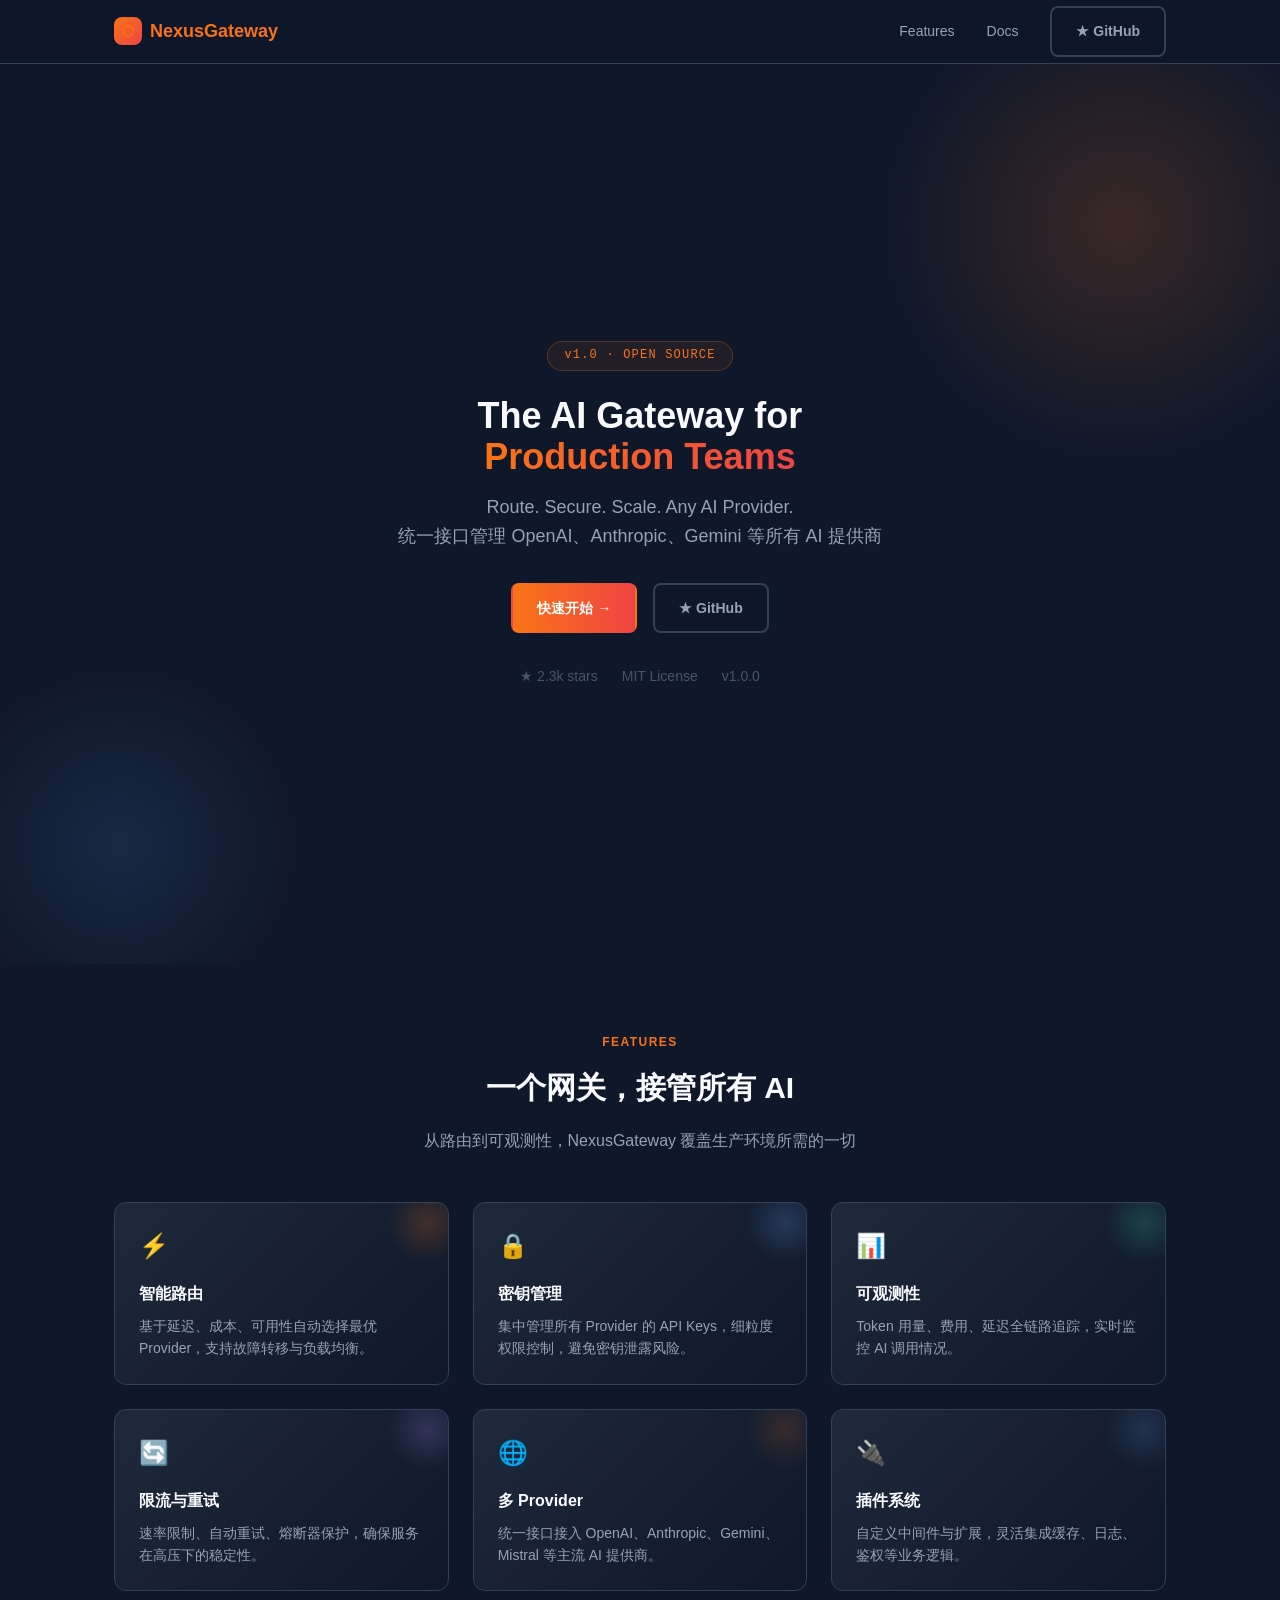
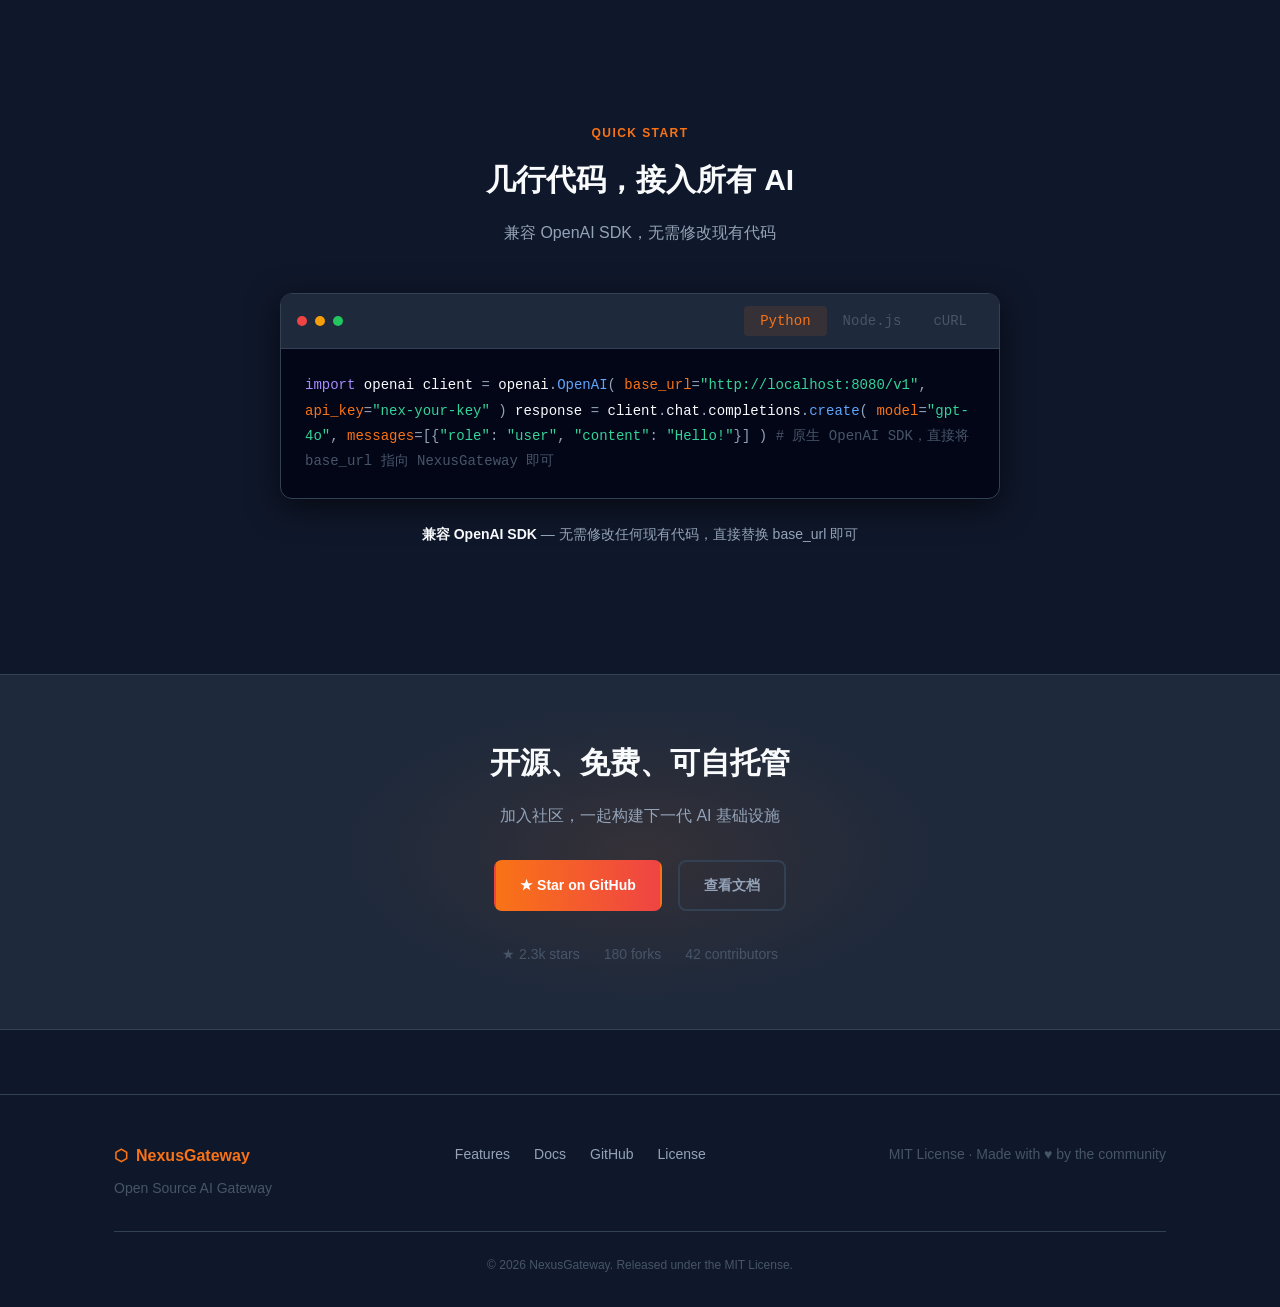
==== index.html @ a6cd1baf "Add NexusGateway landing page with CSS architecture - Implement static HTML/CSS landing page for Nex" ====
<!DOCTYPE html>
<html lang="en">
<head>
  <meta charset="UTF-8">
  <meta name="viewport" content="width=device-width, initial-scale=1.0">
  <title>NexusGateway — Open Source AI Gateway</title>
  <meta name="description" content="Route, secure and scale any AI provider with a single unified API. Open source, self-hostable AI Gateway.">
  <link rel="stylesheet" href="css/reset.css">
  <link rel="stylesheet" href="css/variables.css">
  <link rel="stylesheet" href="css/main.css">
  <link rel="stylesheet" href="css/landing.css">
</head>
<body>

  <header class="site-header">
    <div class="container site-header__inner">
      <a href="/" class="site-header__logo">
        <div class="site-header__logo-icon">⬡</div>
        NexusGateway
      </a>
      <nav class="site-header__nav">
        <a href="#features" class="nav-link">Features</a>
        <a href="#code-demo" class="nav-link">Docs</a>
        <a href="https://github.com/nexusgateway/nexusgateway" target="_blank" rel="noopener" class="btn btn--outline">★ GitHub</a>
      </nav>
    </div>
  </header>

  <main>

    <section class="hero">
      <div class="hero__glow-1"></div>
      <div class="hero__glow-2"></div>
      <div class="hero__content">
        <span class="hero__badge">v1.0 · OPEN SOURCE</span>
        <h1 class="hero__title">
          The AI Gateway for<br>
          <span class="hero__title-gradient">Production Teams</span>
        </h1>
        <p class="hero__subtitle">
          Route. Secure. Scale. Any AI Provider.<br>
          统一接口管理 OpenAI、Anthropic、Gemini 等所有 AI 提供商
        </p>
        <div class="hero__cta">
          <a href="#code-demo" class="btn btn--primary">快速开始 →</a>
          <a href="https://github.com/nexusgateway/nexusgateway" target="_blank" rel="noopener" class="btn btn--outline">★ GitHub</a>
        </div>
        <div class="hero__social-proof">
          <span>★ 2.3k stars</span>
          <span>MIT License</span>
          <span>v1.0.0</span>
        </div>
      </div>
    </section>

    <section class="features" id="features">
      <div class="container">
        <div class="section-header">
          <span class="section-header__label">Features</span>
          <h2 class="section-header__title">一个网关，接管所有 AI</h2>
          <p class="section-header__subtitle">从路由到可观测性，NexusGateway 覆盖生产环境所需的一切</p>
        </div>
        <div class="features__grid">

          <div class="feature-card">
            <div class="feature-card__glow feature-card__glow--orange"></div>
            <span class="feature-card__icon">⚡</span>
            <h3 class="feature-card__title">智能路由</h3>
            <p class="feature-card__desc">基于延迟、成本、可用性自动选择最优 Provider，支持故障转移与负载均衡。</p>
          </div>

          <div class="feature-card">
            <div class="feature-card__glow feature-card__glow--blue"></div>
            <span class="feature-card__icon">🔒</span>
            <h3 class="feature-card__title">密钥管理</h3>
            <p class="feature-card__desc">集中管理所有 Provider 的 API Keys，细粒度权限控制，避免密钥泄露风险。</p>
          </div>

          <div class="feature-card">
            <div class="feature-card__glow feature-card__glow--green"></div>
            <span class="feature-card__icon">📊</span>
            <h3 class="feature-card__title">可观测性</h3>
            <p class="feature-card__desc">Token 用量、费用、延迟全链路追踪，实时监控 AI 调用情况。</p>
          </div>

          <div class="feature-card">
            <div class="feature-card__glow feature-card__glow--purple"></div>
            <span class="feature-card__icon">🔄</span>
            <h3 class="feature-card__title">限流与重试</h3>
            <p class="feature-card__desc">速率限制、自动重试、熔断器保护，确保服务在高压下的稳定性。</p>
          </div>

          <div class="feature-card">
            <div class="feature-card__glow feature-card__glow--orange-light"></div>
            <span class="feature-card__icon">🌐</span>
            <h3 class="feature-card__title">多 Provider</h3>
            <p class="feature-card__desc">统一接口接入 OpenAI、Anthropic、Gemini、Mistral 等主流 AI 提供商。</p>
          </div>

          <div class="feature-card">
            <div class="feature-card__glow feature-card__glow--blue-light"></div>
            <span class="feature-card__icon">🔌</span>
            <h3 class="feature-card__title">插件系统</h3>
            <p class="feature-card__desc">自定义中间件与扩展，灵活集成缓存、日志、鉴权等业务逻辑。</p>
          </div>

        </div>
      </div>
    </section>

    <section class="code-demo" id="code-demo">
      <div class="container">
        <div class="section-header">
          <span class="section-header__label">Quick Start</span>
          <h2 class="section-header__title">几行代码，接入所有 AI</h2>
          <p class="section-header__subtitle">兼容 OpenAI SDK，无需修改现有代码</p>
        </div>

        <div class="code-demo__wrapper">
          <input type="radio" name="code-tab" id="tab-python" class="code-tab__input" checked>
          <input type="radio" name="code-tab" id="tab-node" class="code-tab__input">
          <input type="radio" name="code-tab" id="tab-curl" class="code-tab__input">

          <div class="code-window">
            <div class="code-window__chrome">
              <div class="code-window__dots">
                <span class="code-window__dot code-window__dot--red"></span>
                <span class="code-window__dot code-window__dot--yellow"></span>
                <span class="code-window__dot code-window__dot--green"></span>
              </div>
              <div class="code-tabs">
                <label for="tab-python" class="code-tab__label">Python</label>
                <label for="tab-node" class="code-tab__label">Node.js</label>
                <label for="tab-curl" class="code-tab__label">cURL</label>
              </div>
            </div>

            <div id="panel-python" class="code-panel">
<span class="tok-keyword">import</span> <span class="tok-name">openai</span>

<span class="tok-name">client</span> <span class="tok-punct">=</span> <span class="tok-name">openai</span><span class="tok-punct">.</span><span class="tok-func">OpenAI</span><span class="tok-punct">(</span>
    <span class="tok-param">base_url</span><span class="tok-punct">=</span><span class="tok-string">"http://localhost:8080/v1"</span><span class="tok-punct">,</span>
    <span class="tok-param">api_key</span><span class="tok-punct">=</span><span class="tok-string">"nex-your-key"</span>
<span class="tok-punct">)</span>

<span class="tok-name">response</span> <span class="tok-punct">=</span> <span class="tok-name">client</span><span class="tok-punct">.</span><span class="tok-name">chat</span><span class="tok-punct">.</span><span class="tok-name">completions</span><span class="tok-punct">.</span><span class="tok-func">create</span><span class="tok-punct">(</span>
    <span class="tok-param">model</span><span class="tok-punct">=</span><span class="tok-string">"gpt-4o"</span><span class="tok-punct">,</span>
    <span class="tok-param">messages</span><span class="tok-punct">=[{</span><span class="tok-string">"role"</span><span class="tok-punct">:</span> <span class="tok-string">"user"</span><span class="tok-punct">,</span> <span class="tok-string">"content"</span><span class="tok-punct">:</span> <span class="tok-string">"Hello!"</span><span class="tok-punct">}]</span>
<span class="tok-punct">)</span>
<span class="tok-comment"># 原生 OpenAI SDK，直接将 base_url 指向 NexusGateway 即可</span>
            </div>

            <div id="panel-node" class="code-panel">
<span class="tok-keyword">import</span> <span class="tok-name">OpenAI</span> <span class="tok-keyword">from</span> <span class="tok-string">'openai'</span><span class="tok-punct">;</span>

<span class="tok-keyword">const</span> <span class="tok-name">client</span> <span class="tok-punct">=</span> <span class="tok-keyword">new</span> <span class="tok-func">OpenAI</span><span class="tok-punct">({</span>
  <span class="tok-param">baseURL</span><span class="tok-punct">:</span> <span class="tok-string">'http://localhost:8080/v1'</span><span class="tok-punct">,</span>
  <span class="tok-param">apiKey</span><span class="tok-punct">:</span> <span class="tok-string">'nex-your-key'</span><span class="tok-punct">,</span>
<span class="tok-punct">});</span>

<span class="tok-keyword">const</span> <span class="tok-name">response</span> <span class="tok-punct">=</span> <span class="tok-keyword">await</span> <span class="tok-name">client</span><span class="tok-punct">.</span><span class="tok-name">chat</span><span class="tok-punct">.</span><span class="tok-name">completions</span><span class="tok-punct">.</span><span class="tok-func">create</span><span class="tok-punct">({</span>
  <span class="tok-param">model</span><span class="tok-punct">:</span> <span class="tok-string">'gpt-4o'</span><span class="tok-punct">,</span>
  <span class="tok-param">messages</span><span class="tok-punct">: [{</span> <span class="tok-param">role</span><span class="tok-punct">:</span> <span class="tok-string">'user'</span><span class="tok-punct">,</span> <span class="tok-param">content</span><span class="tok-punct">:</span> <span class="tok-string">'Hello!'</span> <span class="tok-punct">}],</span>
<span class="tok-punct">});</span>
<span class="tok-comment">// 零改动迁移——只需更换 baseURL</span>
            </div>

            <div id="panel-curl" class="code-panel">
<span class="tok-func">curl</span> <span class="tok-string">http://localhost:8080/v1/chat/completions</span> <span class="tok-punct">\</span>
  <span class="tok-param">-H</span> <span class="tok-string">"Authorization: Bearer nex-your-key"</span> <span class="tok-punct">\</span>
  <span class="tok-param">-H</span> <span class="tok-string">"Content-Type: application/json"</span> <span class="tok-punct">\</span>
  <span class="tok-param">-d</span> <span class="tok-string">'{
    "model": "gpt-4o",
    "messages": [{"role": "user", "content": "Hello!"}]
  }'</span>
            </div>
          </div>
        </div>

        <p class="code-demo__note">
          <strong>兼容 OpenAI SDK</strong> — 无需修改任何现有代码，直接替换 base_url 即可
        </p>
      </div>
    </section>

    <section class="cta-github">
      <div class="cta-github__glow"></div>
      <div class="container cta-github__content">
        <h2 class="cta-github__title">开源、免费、可自托管</h2>
        <p class="cta-github__subtitle">加入社区，一起构建下一代 AI 基础设施</p>
        <div class="cta-github__actions">
          <a href="https://github.com/nexusgateway/nexusgateway" target="_blank" rel="noopener" class="btn btn--primary">★ Star on GitHub</a>
          <a href="https://github.com/nexusgateway/nexusgateway#readme" target="_blank" rel="noopener" class="btn btn--outline">查看文档</a>
        </div>
        <div class="cta-github__stats">
          <span>★ 2.3k stars</span>
          <span>180 forks</span>
          <span>42 contributors</span>
        </div>
      </div>
    </section>

  </main>

  <footer class="site-footer">
    <div class="container">
      <div class="site-footer__inner">
        <div>
          <div class="site-footer__brand">
            <span>⬡</span> NexusGateway
          </div>
          <p class="site-footer__tagline">Open Source AI Gateway</p>
        </div>
        <nav class="site-footer__nav">
          <a href="#features">Features</a>
          <a href="#code-demo">Docs</a>
          <a href="https://github.com/nexusgateway/nexusgateway" target="_blank" rel="noopener">GitHub</a>
          <a href="https://github.com/nexusgateway/nexusgateway/blob/main/LICENSE" target="_blank" rel="noopener">License</a>
        </nav>
        <p class="site-footer__meta">MIT License · Made with ♥ by the community</p>
      </div>
      <p class="site-footer__copy">© 2026 NexusGateway. Released under the MIT License.</p>
    </div>
  </footer>

</body>
</html>
---- css/variables.css ----
/* css/variables.css */
:root {
  /* --- Colors --- */
  --color-bg: #0f172a;
  --color-surface: #1e293b;
  --color-surface-2: #020617;
  --color-border: #334155;
  --color-border-accent: rgba(249, 115, 22, 0.25);

  --color-primary: #f97316;
  --color-primary-hover: #ea580c;
  --color-primary-2: #ef4444;

  --color-text: #f8fafc;
  --color-text-muted: #94a3b8;
  --color-text-faint: #475569;

  --color-accent-blue: #60a5fa;
  --color-accent-green: #34d399;
  --color-accent-purple: #a78bfa;

  /* --- Typography --- */
  --font-ui: -apple-system, BlinkMacSystemFont, 'Segoe UI', sans-serif;
  --font-code: 'JetBrains Mono', 'Fira Code', 'Cascadia Code', monospace;

  --font-size-xs: 0.75rem;
  --font-size-sm: 0.875rem;
  --font-size-base: 1rem;
  --font-size-lg: 1.125rem;
  --font-size-xl: 1.25rem;
  --font-size-2xl: 1.5rem;
  --font-size-3xl: 1.875rem;
  --font-size-4xl: 2.25rem;

  --font-weight-normal: 400;
  --font-weight-medium: 500;
  --font-weight-semibold: 600;
  --font-weight-bold: 700;
  --font-weight-extrabold: 800;

  /* --- Spacing --- */
  --space-1: 0.25rem;
  --space-2: 0.5rem;
  --space-3: 0.75rem;
  --space-4: 1rem;
  --space-5: 1.25rem;
  --space-6: 1.5rem;
  --space-8: 2rem;
  --space-10: 2.5rem;
  --space-12: 3rem;
  --space-16: 4rem;

  /* --- Border Radius --- */
  --radius-sm: 0.25rem;
  --radius-md: 0.5rem;
  --radius-lg: 0.75rem;
  --radius-xl: 1rem;
  --radius-full: 9999px;

  /* --- Shadows --- */
  --shadow-sm: 0 1px 3px rgba(0, 0, 0, 0.4);
  --shadow-md: 0 4px 12px rgba(0, 0, 0, 0.5);
  --shadow-lg: 0 8px 32px rgba(0, 0, 0, 0.6);

  /* --- Transitions --- */
  --transition-fast: 150ms ease;
  --transition-base: 250ms ease;

  /* --- Layout --- */
  --max-width: 1100px;
  --header-height: 64px;

  /* --- Composite tokens --- */
  --color-header-bg: rgba(15, 23, 42, 0.85);
}
---- css/main.css ----
/* css/main.css */

/* --- Base --- */
body {
  font-family: var(--font-ui);
  font-size: var(--font-size-base);
  color: var(--color-text);
  background-color: var(--color-bg);
  line-height: 1.6;
}

/* --- Container --- */
.container {
  max-width: var(--max-width);
  margin: 0 auto;
  padding: 0 var(--space-6);
}

/* --- Buttons --- */
.btn {
  display: inline-flex;
  align-items: center;
  gap: var(--space-2);
  padding: var(--space-3) var(--space-6);
  border-radius: var(--radius-md);
  font-size: var(--font-size-sm);
  font-weight: var(--font-weight-semibold);
  cursor: pointer;
  border: 2px solid transparent;
  transition: background-color var(--transition-fast),
              border-color var(--transition-fast),
              transform var(--transition-fast);
}

.btn:hover:not(:disabled) {
  transform: translateY(-1px);
}

.btn:disabled {
  opacity: 0.5;
  cursor: not-allowed;
}

.btn--primary {
  background: linear-gradient(90deg, var(--color-primary), var(--color-primary-2));
  color: #fff;
  border-color: transparent;
}

.btn--primary:hover:not(:disabled) {
  background: linear-gradient(90deg, var(--color-primary-hover), var(--color-primary-2));
}

.btn--outline {
  background: transparent;
  color: var(--color-text-muted);
  border-color: var(--color-border);
}

.btn--outline:hover:not(:disabled) {
  border-color: var(--color-primary);
  color: var(--color-text);
}

/* --- Site Header --- */
.site-header {
  position: sticky;
  top: 0;
  height: var(--header-height);
  z-index: 100;
  background-color: var(--color-header-bg);
  backdrop-filter: blur(12px);
  -webkit-backdrop-filter: blur(12px);
  border-bottom: 1px solid var(--color-border);
}

.site-header__inner {
  display: flex;
  align-items: center;
  justify-content: space-between;
  height: 100%;
}

.site-header__logo {
  display: flex;
  align-items: center;
  gap: var(--space-2);
  font-weight: var(--font-weight-bold);
  font-size: var(--font-size-lg);
  color: var(--color-primary);
}

.site-header__logo-icon {
  width: 28px;
  height: 28px;
  background: linear-gradient(135deg, var(--color-primary), var(--color-primary-2));
  border-radius: var(--radius-md);
  display: flex;
  align-items: center;
  justify-content: center;
  font-size: var(--font-size-sm);
}

.site-header__nav {
  display: flex;
  align-items: center;
  gap: var(--space-8);
}

.nav-link {
  font-size: var(--font-size-sm);
  color: var(--color-text-muted);
  transition: color var(--transition-fast);
}

.nav-link:hover {
  color: var(--color-text);
}

.nav-link--active {
  color: var(--color-text);
}

/* --- Site Footer --- */
.site-footer {
  border-top: 1px solid var(--color-border);
  padding: var(--space-12) 0 var(--space-8);
  margin-top: var(--space-16);
}

.site-footer__inner {
  display: flex;
  align-items: flex-start;
  justify-content: space-between;
  gap: var(--space-8);
  margin-bottom: var(--space-8);
}

.site-footer__brand {
  display: flex;
  align-items: center;
  gap: var(--space-2);
  font-weight: var(--font-weight-bold);
  color: var(--color-primary);
  margin-bottom: var(--space-2);
}

.site-footer__tagline {
  font-size: var(--font-size-sm);
  color: var(--color-text-faint);
}

.site-footer__nav {
  display: flex;
  gap: var(--space-6);
}

.site-footer__nav a {
  font-size: var(--font-size-sm);
  color: var(--color-text-muted);
  transition: color var(--transition-fast);
}

.site-footer__nav a:hover {
  color: var(--color-text);
}

.site-footer__meta {
  font-size: var(--font-size-sm);
  color: var(--color-text-faint);
  text-align: right;
}

.site-footer__copy {
  border-top: 1px solid var(--color-border);
  padding-top: var(--space-6);
  font-size: var(--font-size-xs);
  color: var(--color-text-faint);
  text-align: center;
}

/* --- Responsive --- */
@media (max-width: 768px) {
  .site-header__nav {
    flex-direction: column;
    align-items: flex-start;
    gap: var(--space-3);
    position: absolute;
    top: var(--header-height);
    left: 0;
    right: 0;
    background-color: var(--color-surface);
    border-bottom: 1px solid var(--color-border);
    padding: var(--space-4) var(--space-6);
  }

  .site-footer__inner {
    flex-direction: column;
    gap: var(--space-6);
  }

  .site-footer__meta {
    text-align: left;
  }
}
---- css/landing.css ----
/* css/landing.css */

/* --- Hero --- */
.hero {
  position: relative;
  min-height: 100vh;
  display: flex;
  align-items: center;
  justify-content: center;
  overflow: hidden;
  text-align: center;
  padding: var(--space-16) var(--space-6);
}

.hero__glow-1 {
  position: absolute;
  top: -80px;
  right: -80px;
  width: 480px;
  height: 480px;
  background: radial-gradient(circle, rgba(249, 115, 22, 0.18) 0%, transparent 70%);
  border-radius: var(--radius-full);
  pointer-events: none;
}

.hero__glow-2 {
  position: absolute;
  bottom: -60px;
  left: -60px;
  width: 360px;
  height: 360px;
  background: radial-gradient(circle, rgba(96, 165, 250, 0.12) 0%, transparent 70%);
  border-radius: var(--radius-full);
  pointer-events: none;
}

.hero__content {
  position: relative;
  z-index: 1;
  max-width: 720px;
  margin: 0 auto;
}

.hero__badge {
  display: inline-block;
  padding: var(--space-1) var(--space-4);
  border: 1px solid var(--color-border-accent);
  background: rgba(249, 115, 22, 0.08);
  color: var(--color-primary);
  border-radius: var(--radius-full);
  font-size: var(--font-size-xs);
  font-family: var(--font-code);
  letter-spacing: 0.1em;
  margin-bottom: var(--space-6);
}

.hero__title {
  font-size: var(--font-size-4xl);
  font-weight: var(--font-weight-extrabold);
  line-height: 1.15;
  margin-bottom: var(--space-4);
  color: var(--color-text);
}

.hero__title-gradient {
  background: linear-gradient(90deg, var(--color-primary), var(--color-primary-2));
  -webkit-background-clip: text;
  -webkit-text-fill-color: transparent;
  background-clip: text;
}

.hero__subtitle {
  font-size: var(--font-size-lg);
  color: var(--color-text-muted);
  margin-bottom: var(--space-8);
  line-height: 1.6;
}

.hero__cta {
  display: flex;
  align-items: center;
  justify-content: center;
  gap: var(--space-4);
  margin-bottom: var(--space-8);
}

.hero__social-proof {
  display: flex;
  align-items: center;
  justify-content: center;
  gap: var(--space-6);
  font-size: var(--font-size-sm);
  color: var(--color-text-faint);
}

/* --- Responsive: Hero --- */
@media (max-width: 768px) {
  .hero__title {
    font-size: var(--font-size-2xl);
  }

  .hero__subtitle {
    font-size: var(--font-size-base);
  }

  .hero__cta {
    flex-direction: column;
    align-items: stretch;
  }

  .hero__social-proof {
    flex-direction: column;
    gap: var(--space-2);
  }
}

/* --- Features --- */
.features {
  padding: var(--space-16) var(--space-6);
}

.section-header {
  text-align: center;
  margin-bottom: var(--space-12);
}

.section-header__label {
  display: inline-block;
  font-size: var(--font-size-xs);
  font-weight: var(--font-weight-semibold);
  letter-spacing: 0.12em;
  text-transform: uppercase;
  color: var(--color-primary);
  margin-bottom: var(--space-3);
}

.section-header__title {
  font-size: var(--font-size-3xl);
  font-weight: var(--font-weight-bold);
  color: var(--color-text);
  margin-bottom: var(--space-4);
}

.section-header__subtitle {
  font-size: var(--font-size-base);
  color: var(--color-text-muted);
  max-width: 520px;
  margin: 0 auto;
}

.features__grid {
  display: grid;
  grid-template-columns: repeat(3, 1fr);
  gap: var(--space-6);
}

.feature-card {
  position: relative;
  overflow: hidden;
  background: linear-gradient(135deg, var(--color-surface), var(--color-bg));
  border: 1px solid var(--color-border);
  border-radius: var(--radius-lg);
  padding: var(--space-6);
  transition: transform var(--transition-base),
              border-color var(--transition-base),
              box-shadow var(--transition-base);
}

.feature-card:hover {
  transform: translateY(-3px);
  border-color: var(--color-border-accent);
  box-shadow: var(--shadow-md);
}

.feature-card__glow {
  position: absolute;
  top: -20px;
  right: -20px;
  width: 80px;
  height: 80px;
  border-radius: var(--radius-full);
  pointer-events: none;
}

.feature-card__icon {
  font-size: var(--font-size-2xl);
  margin-bottom: var(--space-4);
  display: block;
}

.feature-card__title {
  font-size: var(--font-size-base);
  font-weight: var(--font-weight-semibold);
  color: var(--color-text);
  margin-bottom: var(--space-2);
}

.feature-card__desc {
  font-size: var(--font-size-sm);
  color: var(--color-text-muted);
  line-height: 1.6;
}

.feature-card__glow--orange {
  background: radial-gradient(circle, rgba(249, 115, 22, 0.2), transparent 70%);
}

.feature-card__glow--blue {
  background: radial-gradient(circle, rgba(96, 165, 250, 0.2), transparent 70%);
}

.feature-card__glow--green {
  background: radial-gradient(circle, rgba(52, 211, 153, 0.2), transparent 70%);
}

.feature-card__glow--purple {
  background: radial-gradient(circle, rgba(167, 139, 250, 0.2), transparent 70%);
}

.feature-card__glow--orange-light {
  background: radial-gradient(circle, rgba(249, 115, 22, 0.15), transparent 70%);
}

.feature-card__glow--blue-light {
  background: radial-gradient(circle, rgba(96, 165, 250, 0.15), transparent 70%);
}

@media (max-width: 768px) {
  .features__grid {
    grid-template-columns: 1fr;
  }
}

/* --- Code Demo --- */
.code-demo {
  padding: var(--space-16) var(--space-6);
}

.code-window {
  max-width: 720px;
  margin: 0 auto;
  background: var(--color-surface-2);
  border: 1px solid var(--color-border);
  border-radius: var(--radius-lg);
  overflow: hidden;
  box-shadow: var(--shadow-lg);
}

.code-window__chrome {
  display: flex;
  align-items: center;
  gap: var(--space-3);
  background: var(--color-surface);
  padding: var(--space-3) var(--space-4);
  border-bottom: 1px solid var(--color-border);
}

.code-window__dots {
  display: flex;
  gap: var(--space-2);
}

.code-window__dot {
  width: 10px;
  height: 10px;
  border-radius: var(--radius-full);
}

.code-window__dot--red   { background: #ef4444; }
.code-window__dot--yellow { background: #f59e0b; }
.code-window__dot--green  { background: #22c55e; }

.code-tab__input {
  display: none;
}

.code-tabs {
  display: flex;
  gap: 0;
  margin-left: auto;
}

.code-tab__label {
  padding: var(--space-1) var(--space-4);
  font-size: var(--font-size-sm);
  font-family: var(--font-code);
  color: var(--color-text-faint);
  cursor: pointer;
  border-radius: var(--radius-sm);
  transition: color var(--transition-fast), background var(--transition-fast);
}

.code-tab__label:hover {
  color: var(--color-text-muted);
}

#tab-python:checked ~ .code-window .code-tab__label[for="tab-python"],
#tab-node:checked   ~ .code-window .code-tab__label[for="tab-node"],
#tab-curl:checked   ~ .code-window .code-tab__label[for="tab-curl"] {
  color: var(--color-primary);
  background: rgba(249, 115, 22, 0.1);
}

.code-panel {
  display: none;
  padding: var(--space-6);
  font-family: var(--font-code);
  font-size: var(--font-size-sm);
  line-height: 1.8;
  overflow-x: auto;
}

#tab-python:checked ~ .code-window #panel-python,
#tab-node:checked   ~ .code-window #panel-node,
#tab-curl:checked   ~ .code-window #panel-curl {
  display: block;
}

.tok-keyword  { color: var(--color-accent-purple); }
.tok-string   { color: var(--color-accent-green); }
.tok-name     { color: var(--color-text); }
.tok-func     { color: var(--color-accent-blue); }
.tok-comment  { color: var(--color-text-faint); }
.tok-param    { color: var(--color-primary); }
.tok-punct    { color: var(--color-text-muted); }

.code-demo__note {
  text-align: center;
  margin-top: var(--space-6);
  font-size: var(--font-size-sm);
  color: var(--color-text-muted);
}

.code-demo__note strong {
  color: var(--color-text);
}

@media (max-width: 768px) {
  .code-window {
    font-size: var(--font-size-xs);
  }

  .code-panel {
    padding: var(--space-4);
    font-size: var(--font-size-xs);
  }
}

/* --- GitHub CTA Banner --- */
.cta-github {
  position: relative;
  overflow: hidden;
  margin: var(--space-16) 0 0;
  padding: var(--space-16) var(--space-6);
  background: var(--color-surface);
  border-top: 1px solid var(--color-border);
  border-bottom: 1px solid var(--color-border);
  text-align: center;
}

.cta-github__glow {
  position: absolute;
  top: 50%;
  left: 50%;
  transform: translate(-50%, -50%);
  width: 600px;
  height: 300px;
  background: radial-gradient(ellipse, rgba(249, 115, 22, 0.1) 0%, transparent 70%);
  pointer-events: none;
}

.cta-github__content {
  position: relative;
  z-index: 1;
}

.cta-github__title {
  font-size: var(--font-size-3xl);
  font-weight: var(--font-weight-bold);
  color: var(--color-text);
  margin-bottom: var(--space-4);
}

.cta-github__subtitle {
  font-size: var(--font-size-base);
  color: var(--color-text-muted);
  margin-bottom: var(--space-8);
}

.cta-github__actions {
  display: flex;
  align-items: center;
  justify-content: center;
  gap: var(--space-4);
  margin-bottom: var(--space-8);
}

.cta-github__stats {
  display: flex;
  align-items: center;
  justify-content: center;
  gap: var(--space-6);
  font-size: var(--font-size-sm);
  color: var(--color-text-faint);
}

@media (max-width: 768px) {
  .cta-github__title {
    font-size: var(--font-size-2xl);
  }

  .cta-github__actions {
    flex-direction: column;
    align-items: stretch;
  }

  .cta-github__stats {
    flex-direction: column;
    gap: var(--space-2);
  }
}
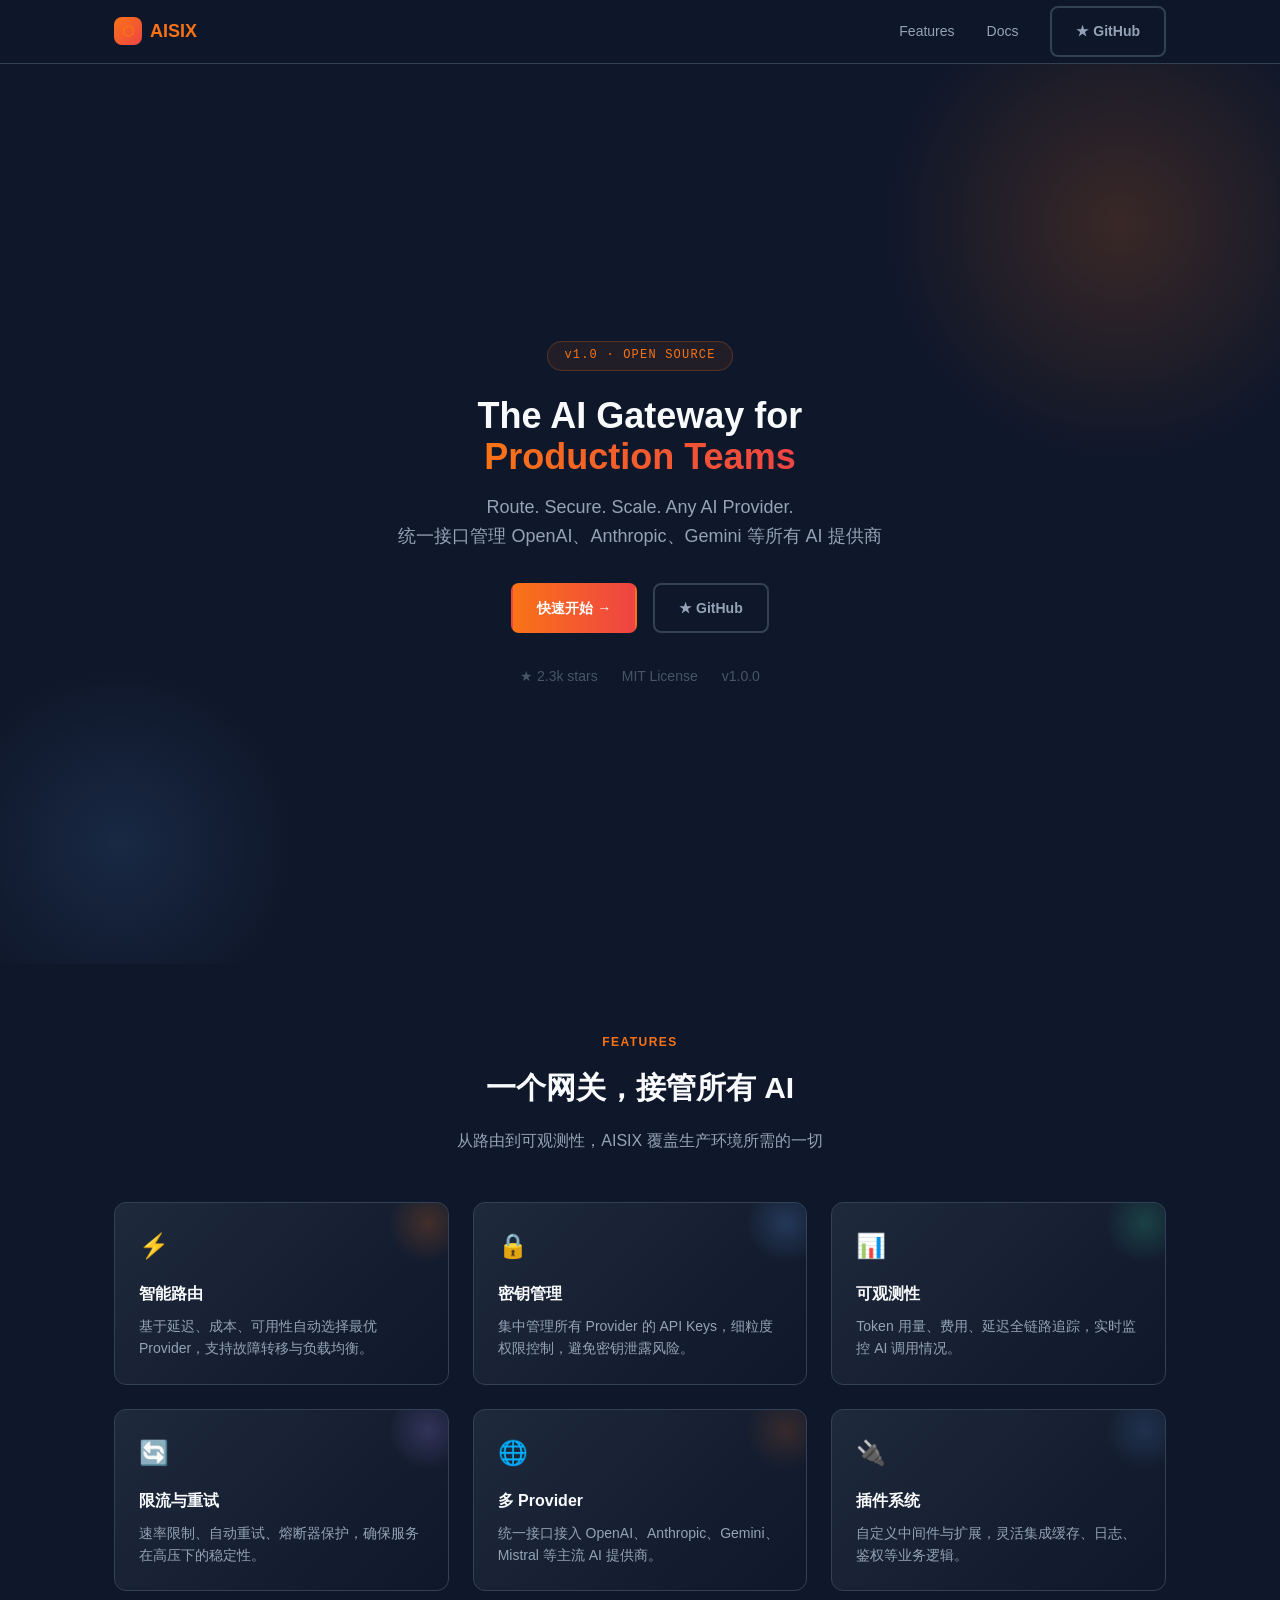
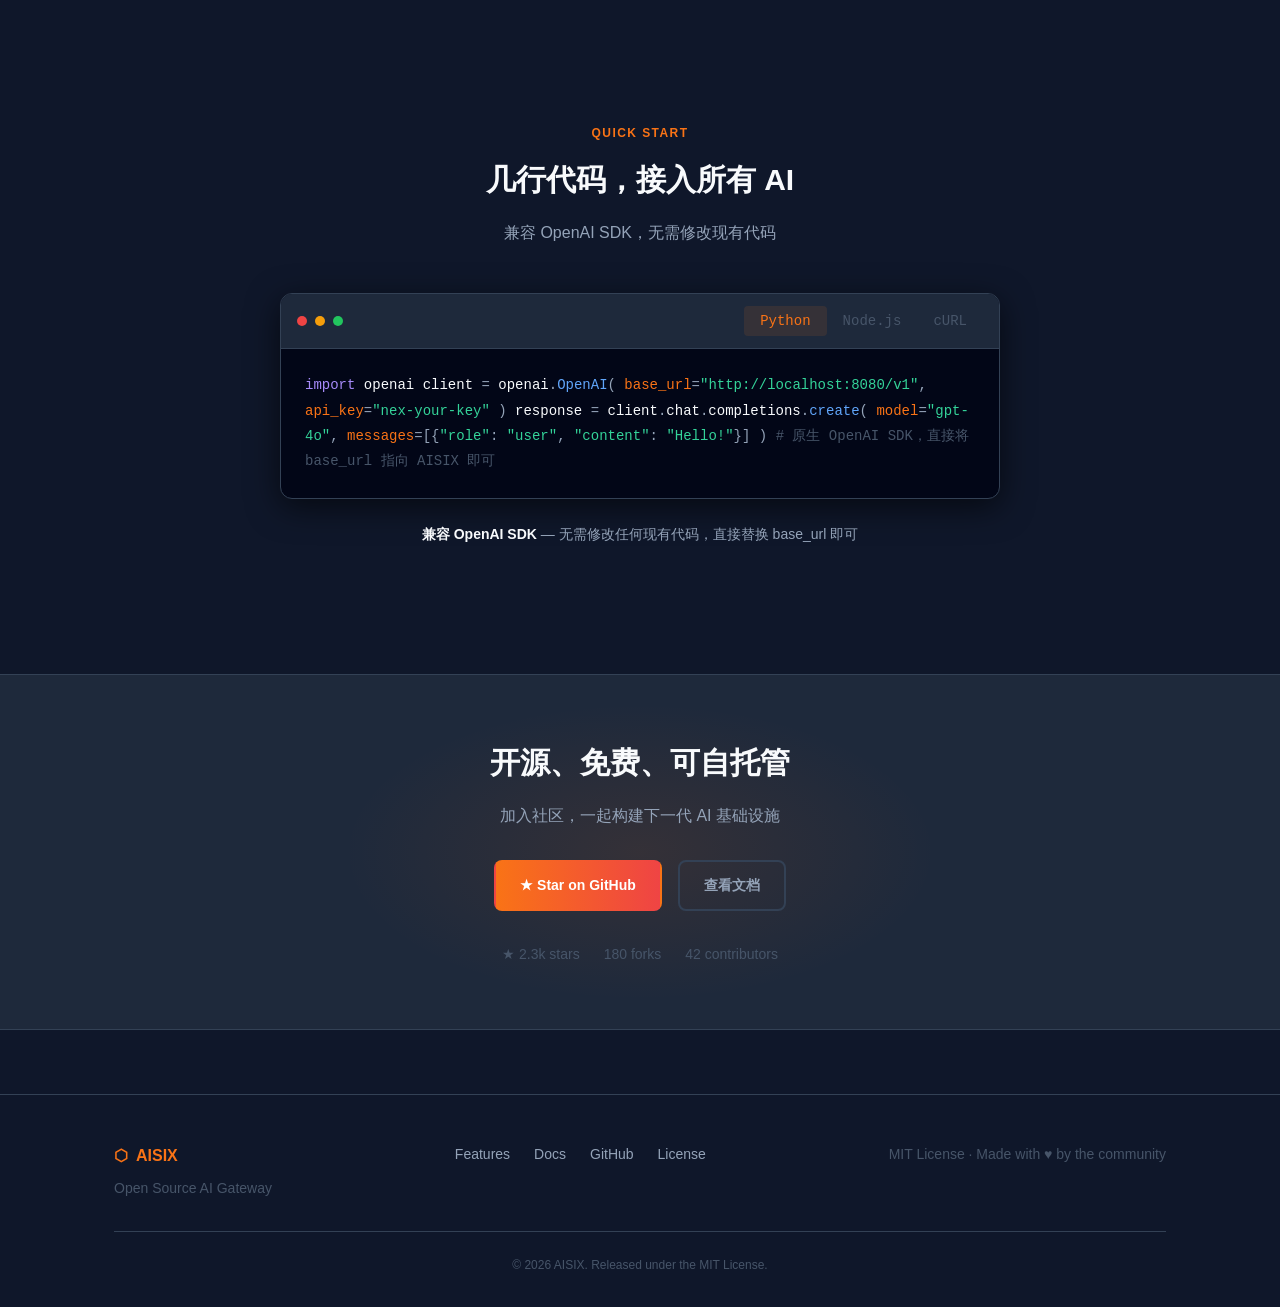
==== commit de20cbf0: "feat: rebrand NexusGateway to AISIX across all files" ====
--- a/index.html
+++ b/index.html
@@ -3,7 +3,7 @@
 <head>
   <meta charset="UTF-8">
   <meta name="viewport" content="width=device-width, initial-scale=1.0">
-  <title>NexusGateway — Open Source AI Gateway</title>
+  <title>AISIX — Open Source AI Gateway</title>
   <meta name="description" content="Route, secure and scale any AI provider with a single unified API. Open source, self-hostable AI Gateway.">
   <link rel="stylesheet" href="css/reset.css">
   <link rel="stylesheet" href="css/variables.css">
@@ -16,12 +16,12 @@
     <div class="container site-header__inner">
       <a href="/" class="site-header__logo">
         <div class="site-header__logo-icon">⬡</div>
-        NexusGateway
+        AISIX
       </a>
       <nav class="site-header__nav">
         <a href="#features" class="nav-link">Features</a>
         <a href="#code-demo" class="nav-link">Docs</a>
-        <a href="https://github.com/nexusgateway/nexusgateway" target="_blank" rel="noopener" class="btn btn--outline">★ GitHub</a>
+        <a href="https://github.com/membphis/http_css_demo" target="_blank" rel="noopener" class="btn btn--outline">★ GitHub</a>
       </nav>
     </div>
   </header>
@@ -43,7 +43,7 @@
         </p>
         <div class="hero__cta">
           <a href="#code-demo" class="btn btn--primary">快速开始 →</a>
-          <a href="https://github.com/nexusgateway/nexusgateway" target="_blank" rel="noopener" class="btn btn--outline">★ GitHub</a>
+          <a href="https://github.com/membphis/http_css_demo" target="_blank" rel="noopener" class="btn btn--outline">★ GitHub</a>
         </div>
         <div class="hero__social-proof">
           <span>★ 2.3k stars</span>
@@ -58,7 +58,7 @@
         <div class="section-header">
           <span class="section-header__label">Features</span>
           <h2 class="section-header__title">一个网关，接管所有 AI</h2>
-          <p class="section-header__subtitle">从路由到可观测性，NexusGateway 覆盖生产环境所需的一切</p>
+          <p class="section-header__subtitle">从路由到可观测性，AISIX 覆盖生产环境所需的一切</p>
         </div>
         <div class="features__grid">
 
@@ -147,7 +147,7 @@
     <span class="tok-param">model</span><span class="tok-punct">=</span><span class="tok-string">"gpt-4o"</span><span class="tok-punct">,</span>
     <span class="tok-param">messages</span><span class="tok-punct">=[{</span><span class="tok-string">"role"</span><span class="tok-punct">:</span> <span class="tok-string">"user"</span><span class="tok-punct">,</span> <span class="tok-string">"content"</span><span class="tok-punct">:</span> <span class="tok-string">"Hello!"</span><span class="tok-punct">}]</span>
 <span class="tok-punct">)</span>
-<span class="tok-comment"># 原生 OpenAI SDK，直接将 base_url 指向 NexusGateway 即可</span>
+<span class="tok-comment"># 原生 OpenAI SDK，直接将 base_url 指向 AISIX 即可</span>
             </div>
 
             <div id="panel-node" class="code-panel">
@@ -189,8 +189,8 @@
         <h2 class="cta-github__title">开源、免费、可自托管</h2>
         <p class="cta-github__subtitle">加入社区，一起构建下一代 AI 基础设施</p>
         <div class="cta-github__actions">
-          <a href="https://github.com/nexusgateway/nexusgateway" target="_blank" rel="noopener" class="btn btn--primary">★ Star on GitHub</a>
-          <a href="https://github.com/nexusgateway/nexusgateway#readme" target="_blank" rel="noopener" class="btn btn--outline">查看文档</a>
+          <a href="https://github.com/membphis/http_css_demo" target="_blank" rel="noopener" class="btn btn--primary">★ Star on GitHub</a>
+          <a href="https://github.com/membphis/http_css_demo#readme" target="_blank" rel="noopener" class="btn btn--outline">查看文档</a>
         </div>
         <div class="cta-github__stats">
           <span>★ 2.3k stars</span>
@@ -207,19 +207,19 @@
       <div class="site-footer__inner">
         <div>
           <div class="site-footer__brand">
-            <span>⬡</span> NexusGateway
+            <span>⬡</span> AISIX
           </div>
           <p class="site-footer__tagline">Open Source AI Gateway</p>
         </div>
         <nav class="site-footer__nav">
           <a href="#features">Features</a>
           <a href="#code-demo">Docs</a>
-          <a href="https://github.com/nexusgateway/nexusgateway" target="_blank" rel="noopener">GitHub</a>
-          <a href="https://github.com/nexusgateway/nexusgateway/blob/main/LICENSE" target="_blank" rel="noopener">License</a>
+          <a href="https://github.com/membphis/http_css_demo" target="_blank" rel="noopener">GitHub</a>
+          <a href="https://github.com/membphis/http_css_demo/blob/main/LICENSE" target="_blank" rel="noopener">License</a>
         </nav>
         <p class="site-footer__meta">MIT License · Made with ♥ by the community</p>
       </div>
-      <p class="site-footer__copy">© 2026 NexusGateway. Released under the MIT License.</p>
+      <p class="site-footer__copy">© 2026 AISIX. Released under the MIT License.</p>
     </div>
   </footer>
 
--- a/css/main.css
+++ b/css/main.css
@@ -29,7 +29,8 @@
   border: 2px solid transparent;
   transition: background-color var(--transition-fast),
               border-color var(--transition-fast),
-              transform var(--transition-fast);
+              transform var(--transition-fast),
+              box-shadow var(--transition-fast);
 }
 
 .btn:hover:not(:disabled) {
@@ -49,6 +50,12 @@
 
 .btn--primary:hover:not(:disabled) {
   background: linear-gradient(90deg, var(--color-primary-hover), var(--color-primary-2));
+  border-color: transparent;
+  box-shadow:
+    0 0 0 2px rgba(249, 115, 22, 0.4),
+    0 0 25px rgba(249, 115, 22, 0.4),
+    0 0 50px rgba(249, 115, 22, 0.15),
+    0 4px 12px rgba(0, 0, 0, 0.6);
 }
 
 .btn--outline {
--- a/css/landing.css
+++ b/css/landing.css
@@ -169,7 +169,10 @@
 .feature-card:hover {
   transform: translateY(-3px);
   border-color: var(--color-border-accent);
-  box-shadow: var(--shadow-md);
+  box-shadow:
+    0 0 0 1px rgba(249, 115, 22, 0.2),    /* 边框光晕环 */
+    0 0 20px rgba(249, 115, 22, 0.35),     /* 外部发光 */
+    0 4px 12px rgba(0, 0, 0, 0.5);        /* 投影阴影 */
 }
 
 .feature-card__glow {
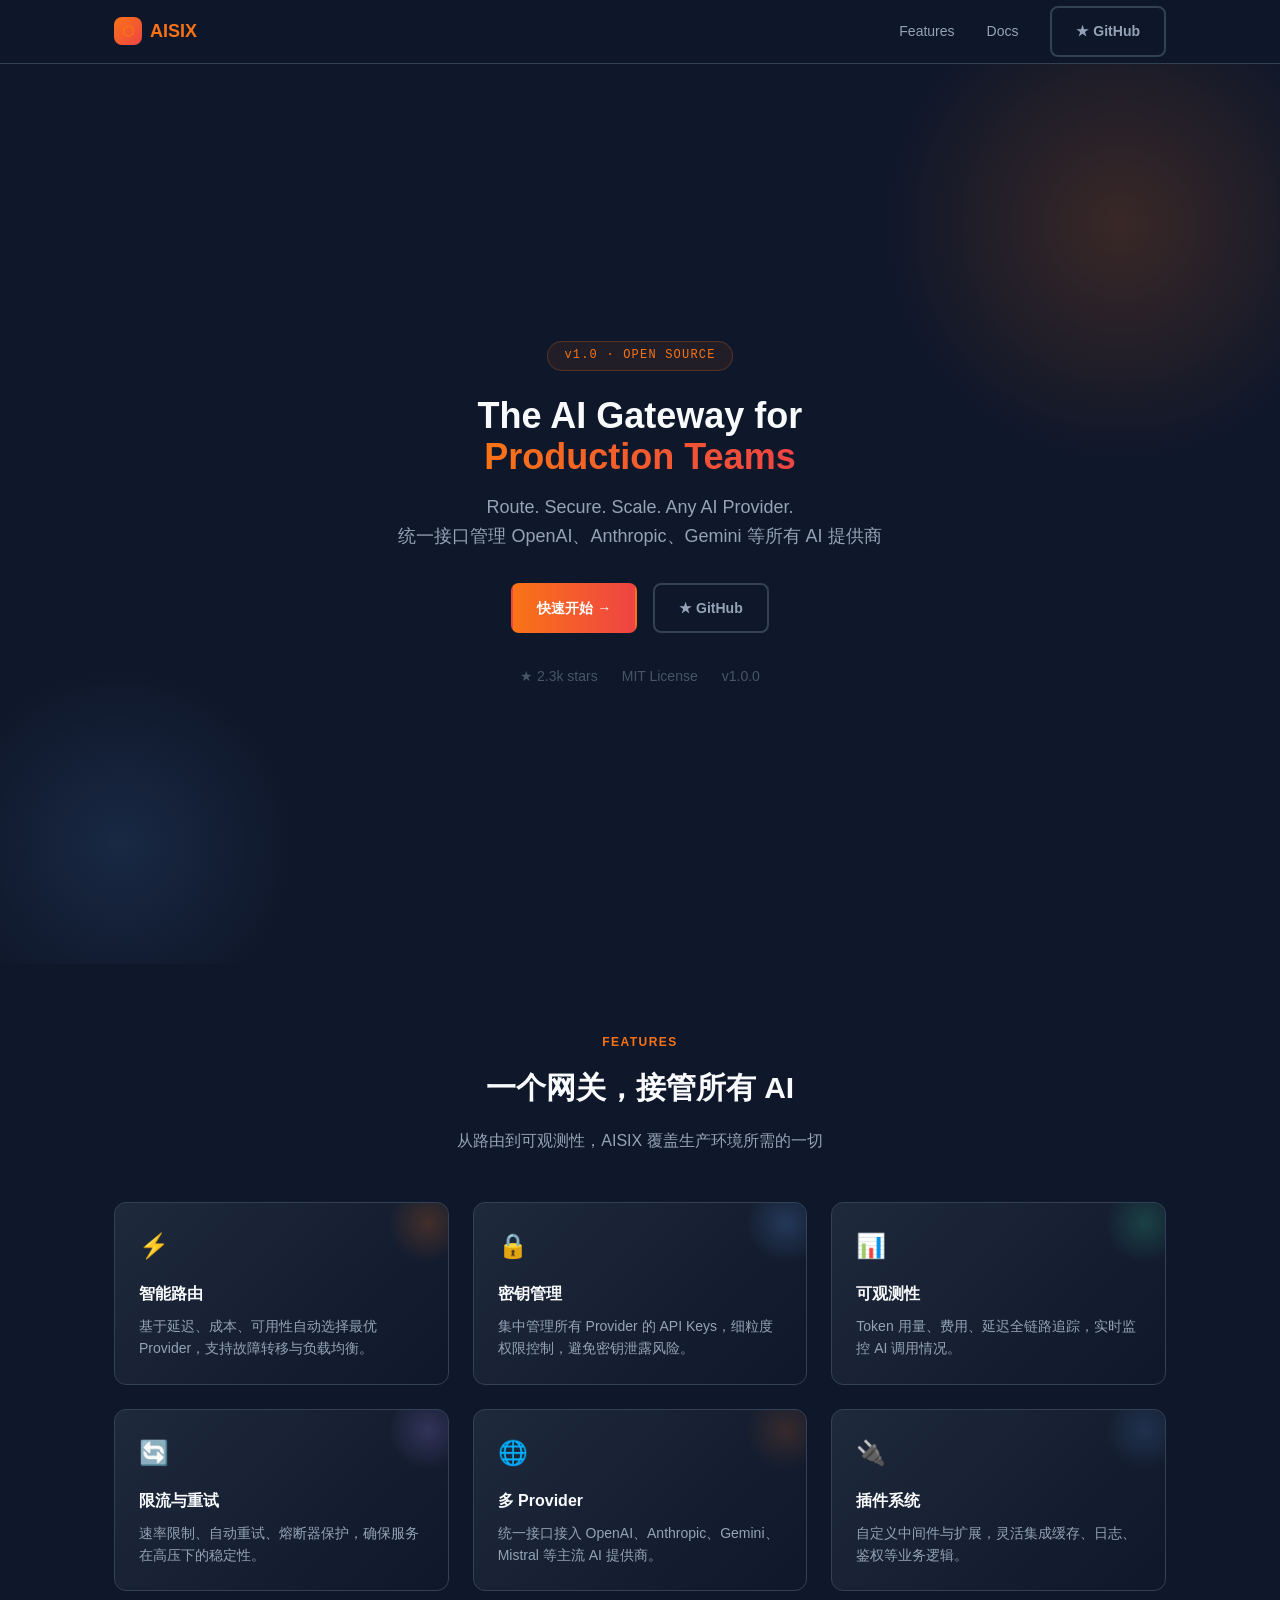
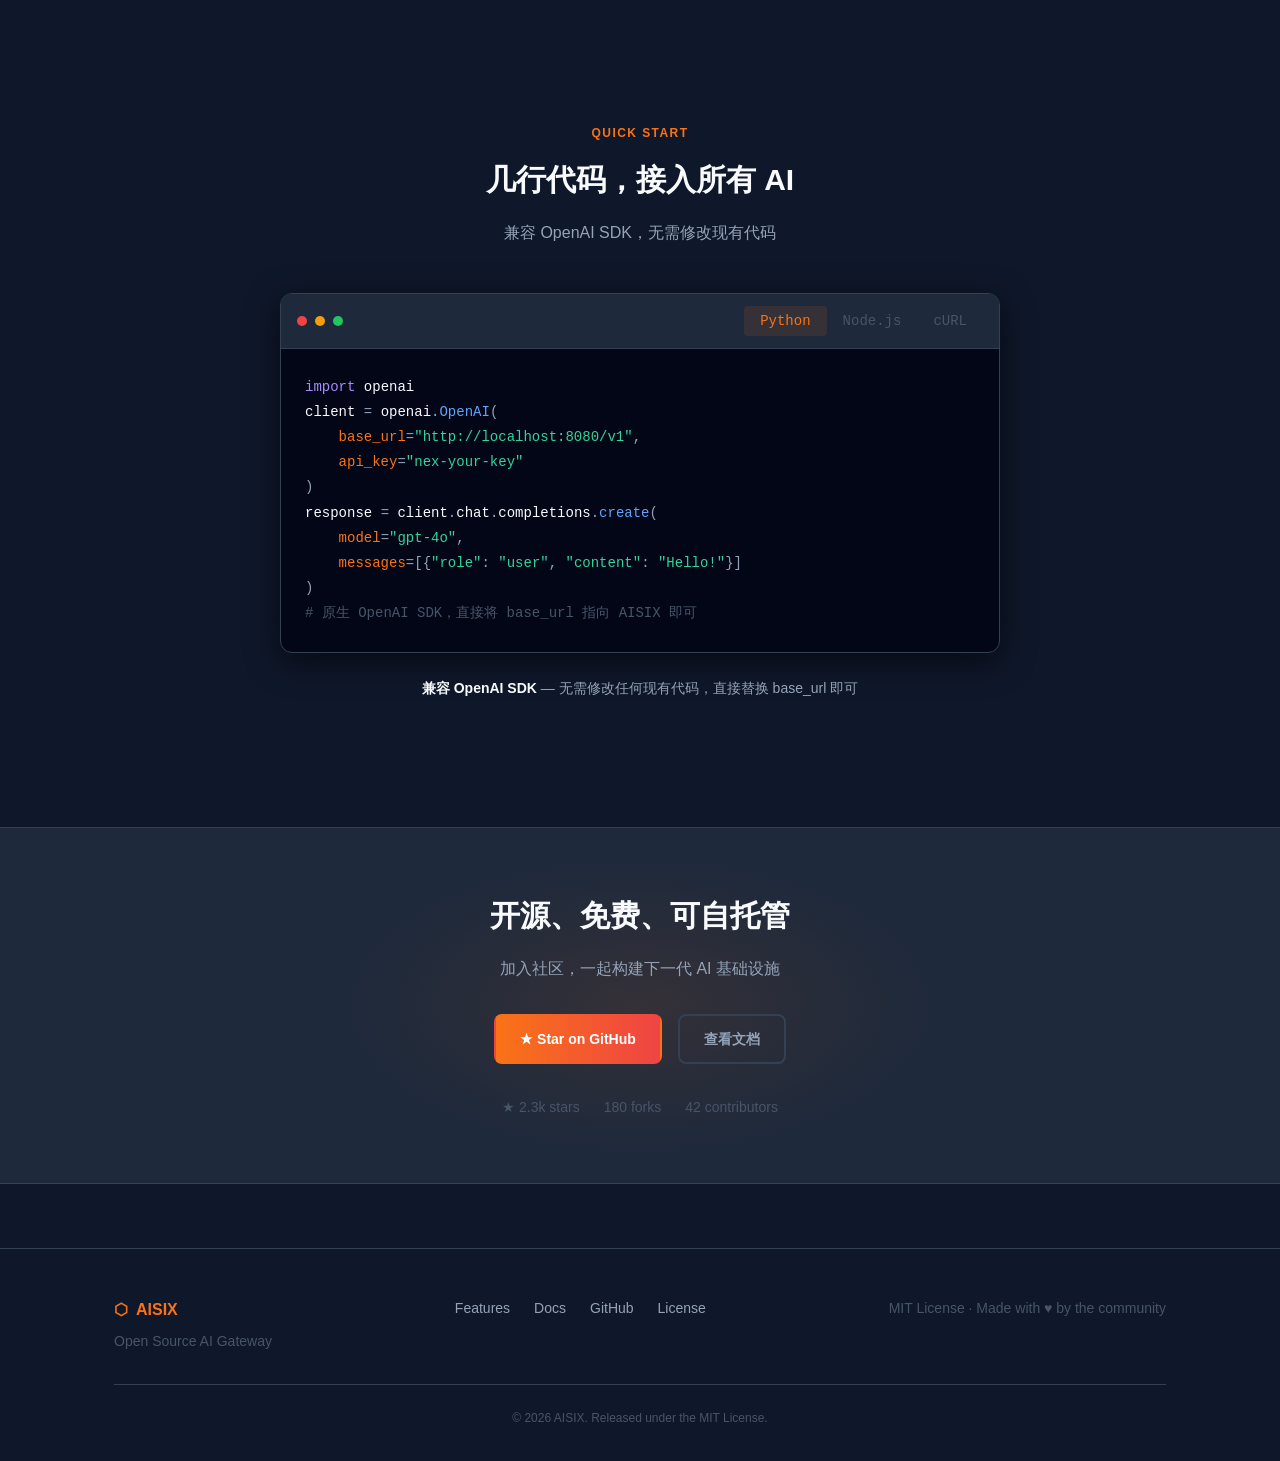
==== commit 5e95e897: "style: reduce Quick Start code block whitespace - Remove vertical padding from code panels - Remove " ====
--- a/index.html
+++ b/index.html
@@ -137,12 +137,10 @@
 
             <div id="panel-python" class="code-panel">
 <span class="tok-keyword">import</span> <span class="tok-name">openai</span>
-
 <span class="tok-name">client</span> <span class="tok-punct">=</span> <span class="tok-name">openai</span><span class="tok-punct">.</span><span class="tok-func">OpenAI</span><span class="tok-punct">(</span>
     <span class="tok-param">base_url</span><span class="tok-punct">=</span><span class="tok-string">"http://localhost:8080/v1"</span><span class="tok-punct">,</span>
     <span class="tok-param">api_key</span><span class="tok-punct">=</span><span class="tok-string">"nex-your-key"</span>
 <span class="tok-punct">)</span>
-
 <span class="tok-name">response</span> <span class="tok-punct">=</span> <span class="tok-name">client</span><span class="tok-punct">.</span><span class="tok-name">chat</span><span class="tok-punct">.</span><span class="tok-name">completions</span><span class="tok-punct">.</span><span class="tok-func">create</span><span class="tok-punct">(</span>
     <span class="tok-param">model</span><span class="tok-punct">=</span><span class="tok-string">"gpt-4o"</span><span class="tok-punct">,</span>
     <span class="tok-param">messages</span><span class="tok-punct">=[{</span><span class="tok-string">"role"</span><span class="tok-punct">:</span> <span class="tok-string">"user"</span><span class="tok-punct">,</span> <span class="tok-string">"content"</span><span class="tok-punct">:</span> <span class="tok-string">"Hello!"</span><span class="tok-punct">}]</span>
@@ -152,12 +150,10 @@
 
             <div id="panel-node" class="code-panel">
 <span class="tok-keyword">import</span> <span class="tok-name">OpenAI</span> <span class="tok-keyword">from</span> <span class="tok-string">'openai'</span><span class="tok-punct">;</span>
-
 <span class="tok-keyword">const</span> <span class="tok-name">client</span> <span class="tok-punct">=</span> <span class="tok-keyword">new</span> <span class="tok-func">OpenAI</span><span class="tok-punct">({</span>
   <span class="tok-param">baseURL</span><span class="tok-punct">:</span> <span class="tok-string">'http://localhost:8080/v1'</span><span class="tok-punct">,</span>
   <span class="tok-param">apiKey</span><span class="tok-punct">:</span> <span class="tok-string">'nex-your-key'</span><span class="tok-punct">,</span>
 <span class="tok-punct">});</span>
-
 <span class="tok-keyword">const</span> <span class="tok-name">response</span> <span class="tok-punct">=</span> <span class="tok-keyword">await</span> <span class="tok-name">client</span><span class="tok-punct">.</span><span class="tok-name">chat</span><span class="tok-punct">.</span><span class="tok-name">completions</span><span class="tok-punct">.</span><span class="tok-func">create</span><span class="tok-punct">({</span>
   <span class="tok-param">model</span><span class="tok-punct">:</span> <span class="tok-string">'gpt-4o'</span><span class="tok-punct">,</span>
   <span class="tok-param">messages</span><span class="tok-punct">: [{</span> <span class="tok-param">role</span><span class="tok-punct">:</span> <span class="tok-string">'user'</span><span class="tok-punct">,</span> <span class="tok-param">content</span><span class="tok-punct">:</span> <span class="tok-string">'Hello!'</span> <span class="tok-punct">}],</span>
--- a/css/landing.css
+++ b/css/landing.css
@@ -306,11 +306,12 @@
 
 .code-panel {
   display: none;
-  padding: var(--space-6);
+  padding: 0 var(--space-6);
   font-family: var(--font-code);
   font-size: var(--font-size-sm);
   line-height: 1.8;
   overflow-x: auto;
+  white-space: pre-wrap;  /* Preserve line breaks and wrap long lines */
 }
 
 #tab-python:checked ~ .code-window #panel-python,
@@ -344,7 +345,7 @@
   }
 
   .code-panel {
-    padding: var(--space-4);
+    padding: 0 var(--space-4);
     font-size: var(--font-size-xs);
   }
 }
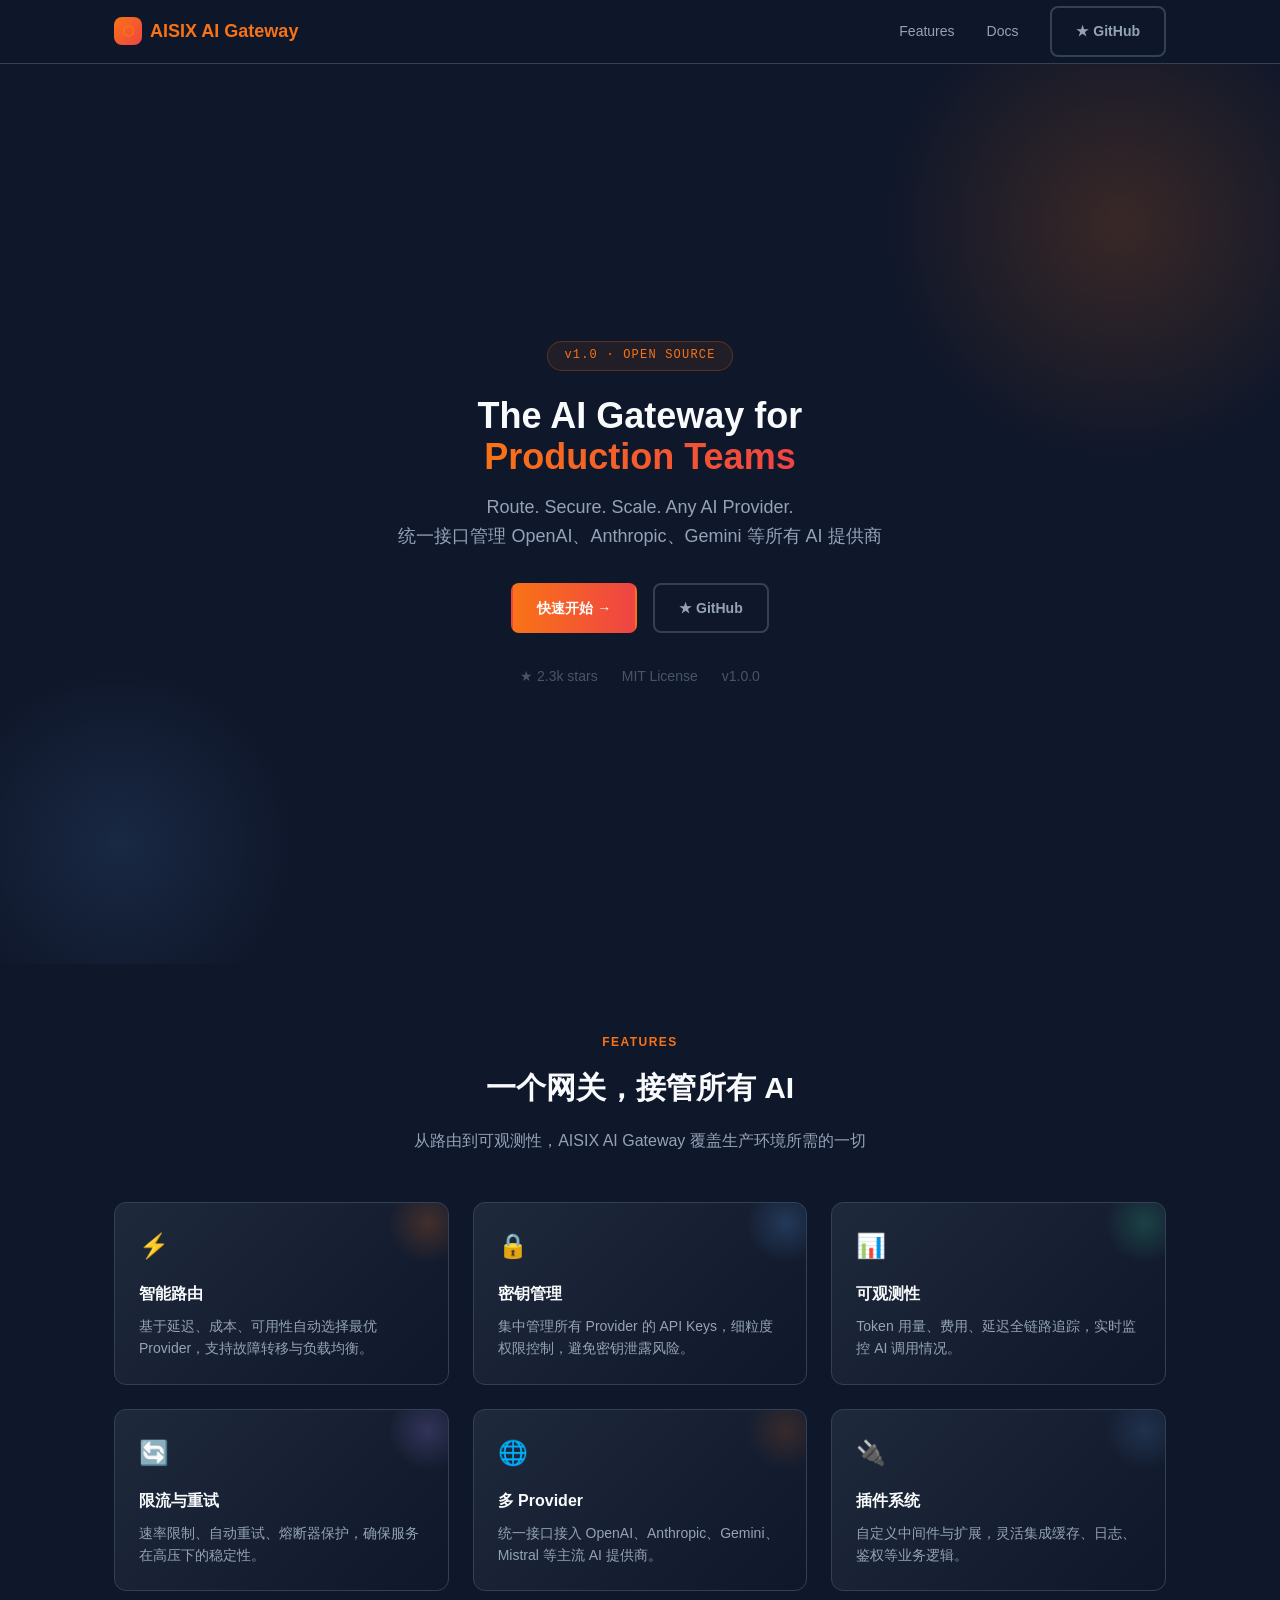
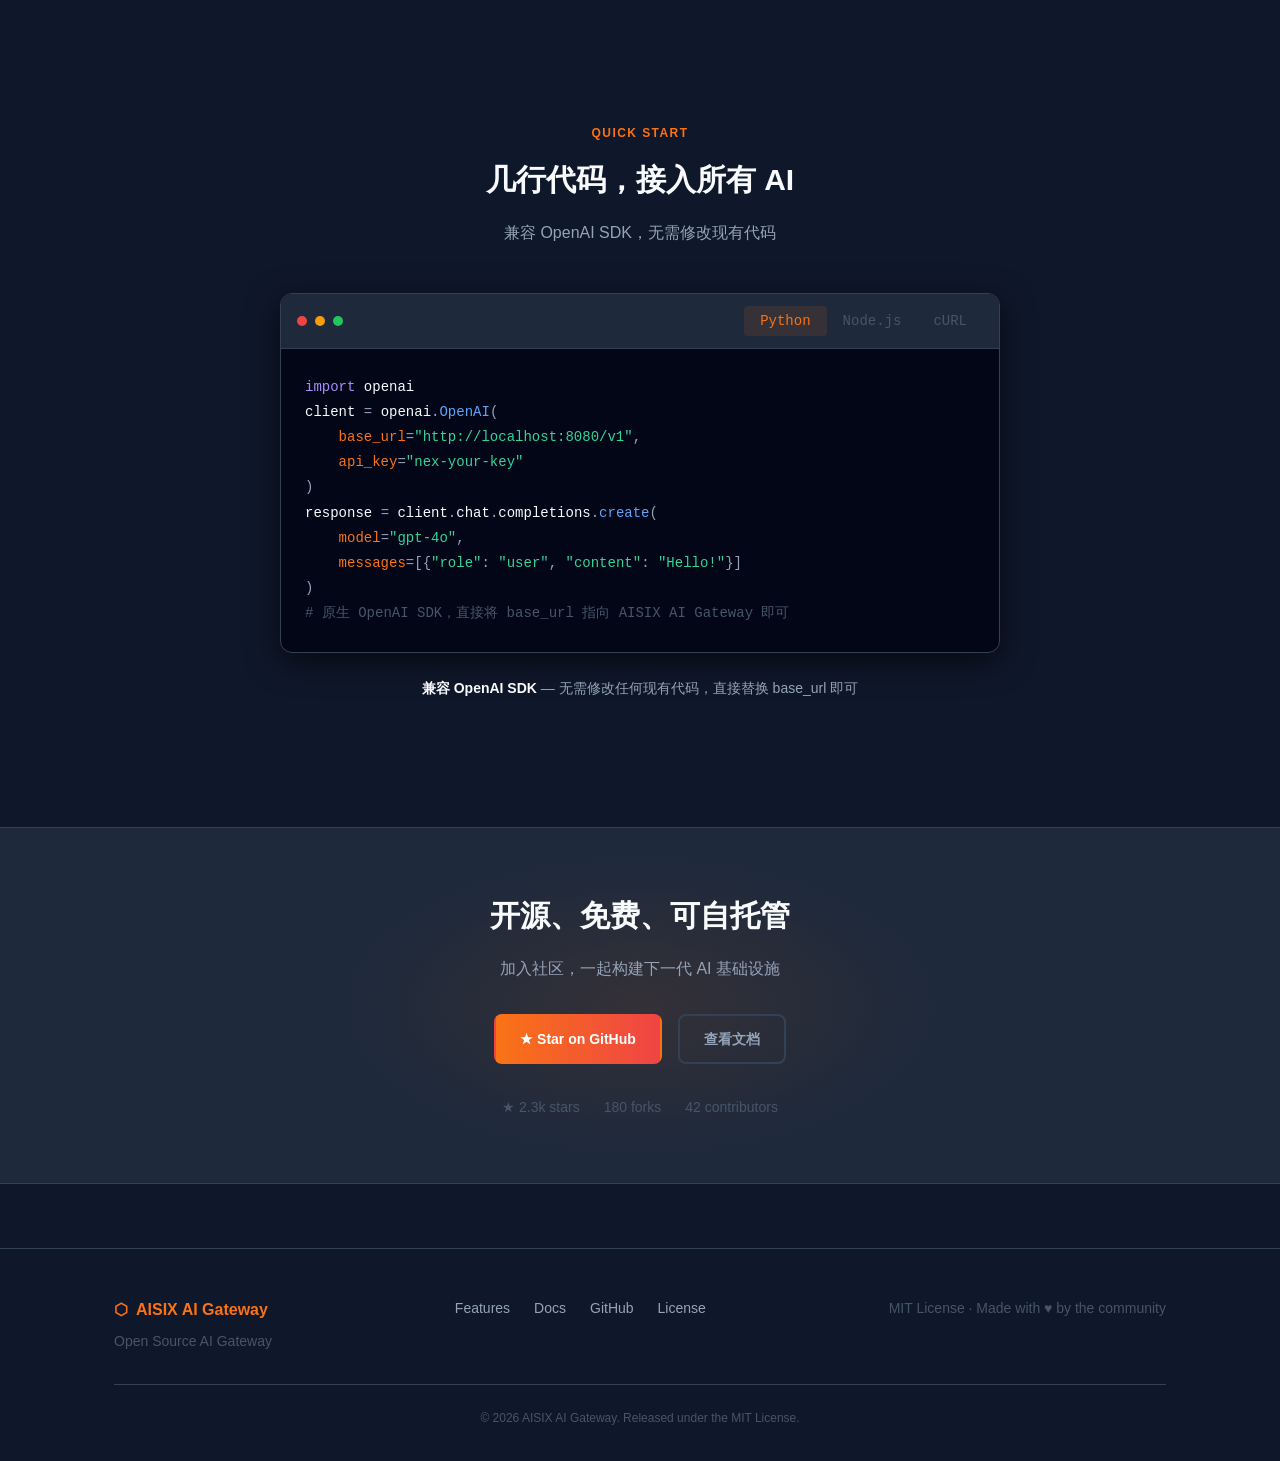
==== commit 66ba2896: "chore: rename AISIX to AISIX AI Gateway across codebase" ====
--- a/index.html
+++ b/index.html
@@ -3,7 +3,7 @@
 <head>
   <meta charset="UTF-8">
   <meta name="viewport" content="width=device-width, initial-scale=1.0">
-  <title>AISIX — Open Source AI Gateway</title>
+  <title>AISIX AI Gateway — Open Source AI Gateway</title>
   <meta name="description" content="Route, secure and scale any AI provider with a single unified API. Open source, self-hostable AI Gateway.">
   <link rel="stylesheet" href="css/reset.css">
   <link rel="stylesheet" href="css/variables.css">
@@ -16,7 +16,7 @@
     <div class="container site-header__inner">
       <a href="/" class="site-header__logo">
         <div class="site-header__logo-icon">⬡</div>
-        AISIX
+        AISIX AI Gateway
       </a>
       <nav class="site-header__nav">
         <a href="#features" class="nav-link">Features</a>
@@ -58,7 +58,7 @@
         <div class="section-header">
           <span class="section-header__label">Features</span>
           <h2 class="section-header__title">一个网关，接管所有 AI</h2>
-          <p class="section-header__subtitle">从路由到可观测性，AISIX 覆盖生产环境所需的一切</p>
+          <p class="section-header__subtitle">从路由到可观测性，AISIX AI Gateway 覆盖生产环境所需的一切</p>
         </div>
         <div class="features__grid">
 
@@ -145,7 +145,7 @@
     <span class="tok-param">model</span><span class="tok-punct">=</span><span class="tok-string">"gpt-4o"</span><span class="tok-punct">,</span>
     <span class="tok-param">messages</span><span class="tok-punct">=[{</span><span class="tok-string">"role"</span><span class="tok-punct">:</span> <span class="tok-string">"user"</span><span class="tok-punct">,</span> <span class="tok-string">"content"</span><span class="tok-punct">:</span> <span class="tok-string">"Hello!"</span><span class="tok-punct">}]</span>
 <span class="tok-punct">)</span>
-<span class="tok-comment"># 原生 OpenAI SDK，直接将 base_url 指向 AISIX 即可</span>
+<span class="tok-comment"># 原生 OpenAI SDK，直接将 base_url 指向 AISIX AI Gateway 即可</span>
             </div>
 
             <div id="panel-node" class="code-panel">
@@ -203,7 +203,7 @@
       <div class="site-footer__inner">
         <div>
           <div class="site-footer__brand">
-            <span>⬡</span> AISIX
+            <span>⬡</span> AISIX AI Gateway
           </div>
           <p class="site-footer__tagline">Open Source AI Gateway</p>
         </div>
@@ -215,7 +215,7 @@
         </nav>
         <p class="site-footer__meta">MIT License · Made with ♥ by the community</p>
       </div>
-      <p class="site-footer__copy">© 2026 AISIX. Released under the MIT License.</p>
+      <p class="site-footer__copy">© 2026 AISIX AI Gateway. Released under the MIT License.</p>
     </div>
   </footer>
 
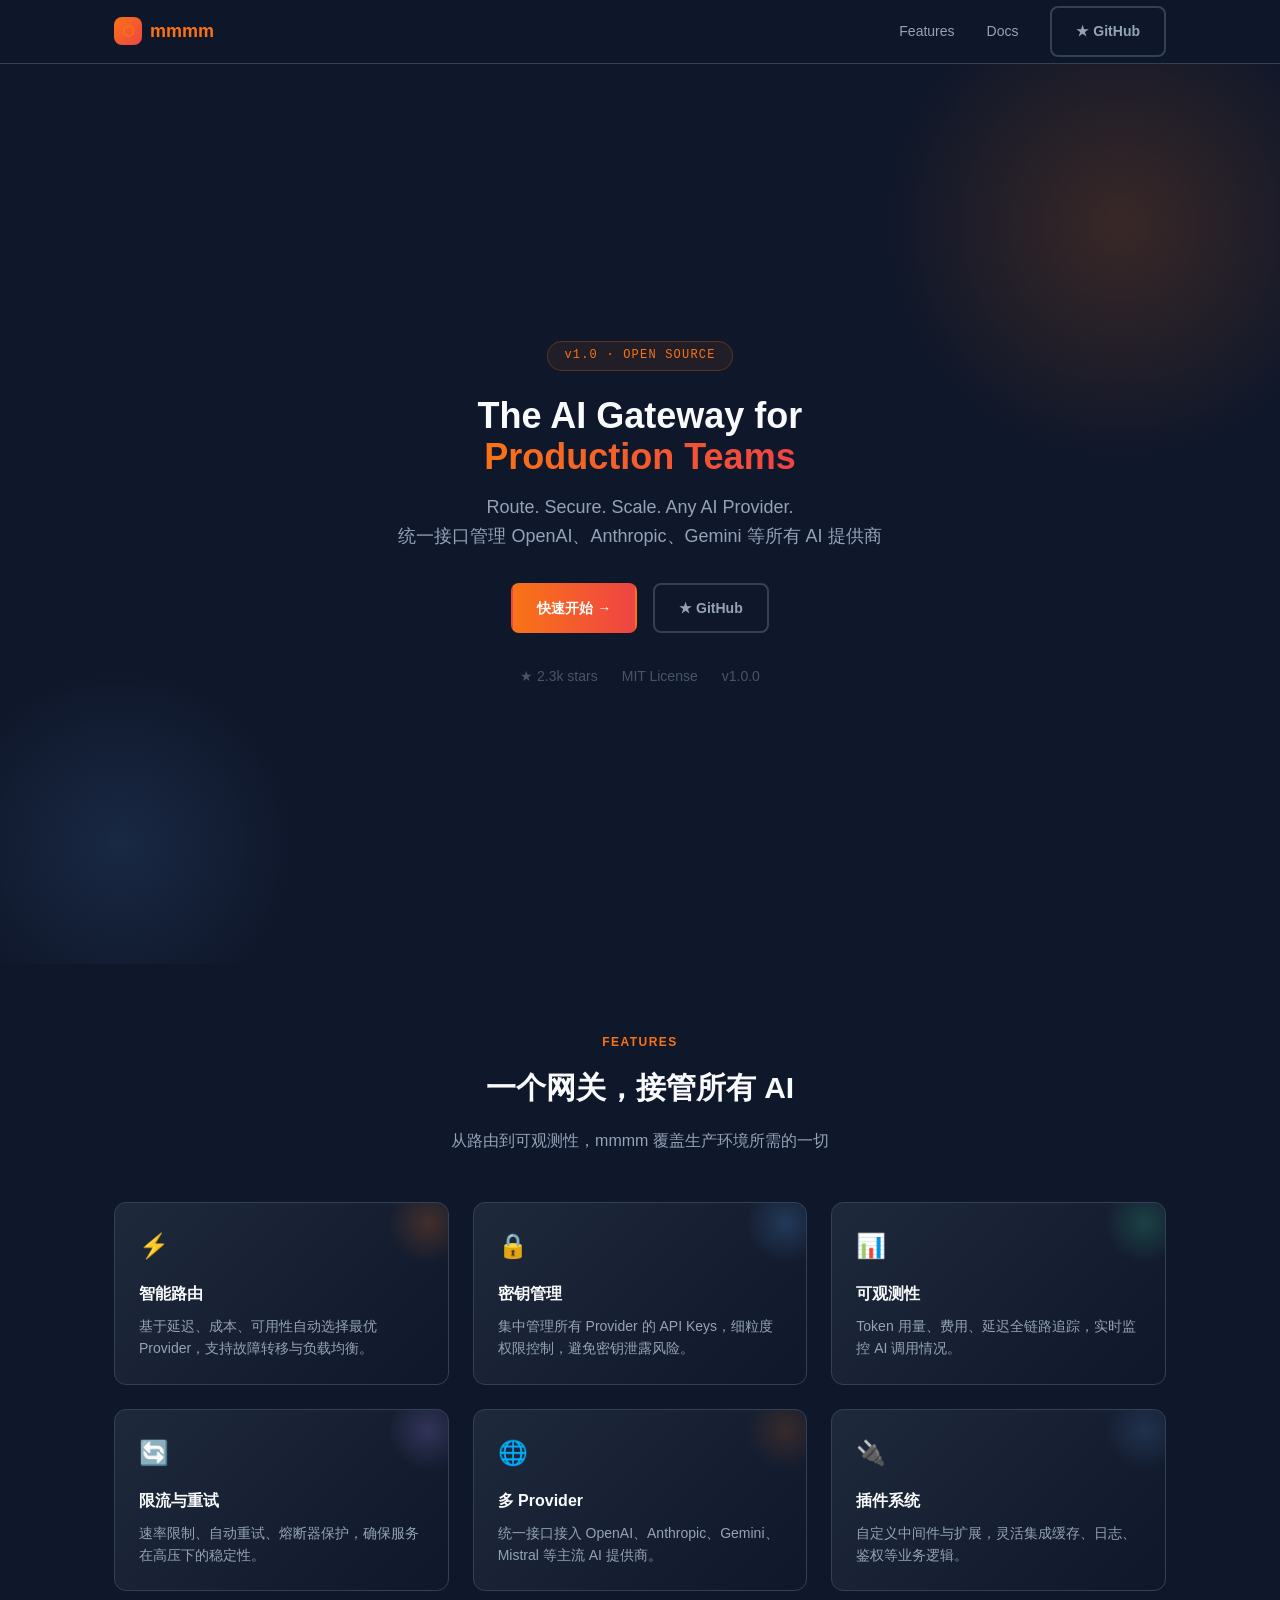
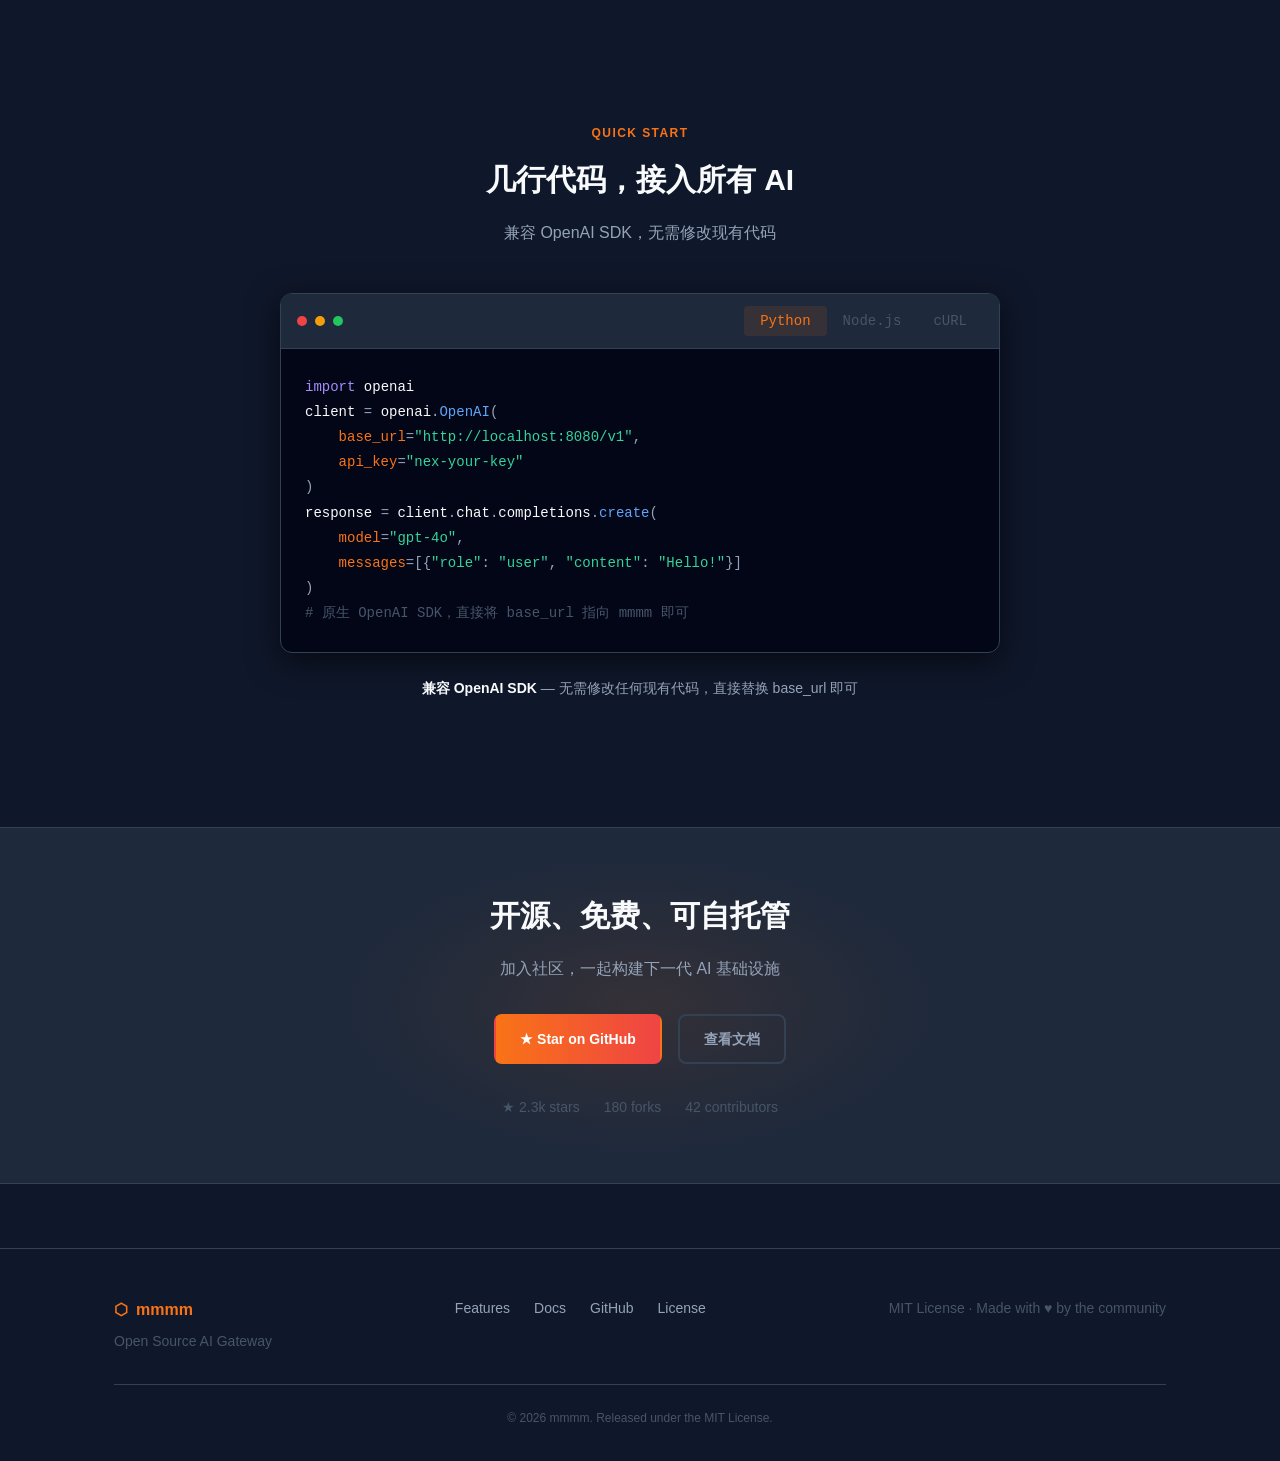
==== commit 9702b572: "chore: rebrand index.html from AISIX AI Gateway to mmmm" ====
--- a/index.html
+++ b/index.html
@@ -3,7 +3,7 @@
 <head>
   <meta charset="UTF-8">
   <meta name="viewport" content="width=device-width, initial-scale=1.0">
-  <title>AISIX AI Gateway — Open Source AI Gateway</title>
+  <title>mmmm — Open Source AI Gateway</title>
   <meta name="description" content="Route, secure and scale any AI provider with a single unified API. Open source, self-hostable AI Gateway.">
   <link rel="stylesheet" href="css/reset.css">
   <link rel="stylesheet" href="css/variables.css">
@@ -16,7 +16,7 @@
     <div class="container site-header__inner">
       <a href="/" class="site-header__logo">
         <div class="site-header__logo-icon">⬡</div>
-        AISIX AI Gateway
+        mmmm
       </a>
       <nav class="site-header__nav">
         <a href="#features" class="nav-link">Features</a>
@@ -58,7 +58,7 @@
         <div class="section-header">
           <span class="section-header__label">Features</span>
           <h2 class="section-header__title">一个网关，接管所有 AI</h2>
-          <p class="section-header__subtitle">从路由到可观测性，AISIX AI Gateway 覆盖生产环境所需的一切</p>
+          <p class="section-header__subtitle">从路由到可观测性，mmmm 覆盖生产环境所需的一切</p>
         </div>
         <div class="features__grid">
 
@@ -145,7 +145,7 @@
     <span class="tok-param">model</span><span class="tok-punct">=</span><span class="tok-string">"gpt-4o"</span><span class="tok-punct">,</span>
     <span class="tok-param">messages</span><span class="tok-punct">=[{</span><span class="tok-string">"role"</span><span class="tok-punct">:</span> <span class="tok-string">"user"</span><span class="tok-punct">,</span> <span class="tok-string">"content"</span><span class="tok-punct">:</span> <span class="tok-string">"Hello!"</span><span class="tok-punct">}]</span>
 <span class="tok-punct">)</span>
-<span class="tok-comment"># 原生 OpenAI SDK，直接将 base_url 指向 AISIX AI Gateway 即可</span>
+<span class="tok-comment"># 原生 OpenAI SDK，直接将 base_url 指向 mmmm 即可</span>
             </div>
 
             <div id="panel-node" class="code-panel">
@@ -203,7 +203,7 @@
       <div class="site-footer__inner">
         <div>
           <div class="site-footer__brand">
-            <span>⬡</span> AISIX AI Gateway
+            <span>⬡</span> mmmm
           </div>
           <p class="site-footer__tagline">Open Source AI Gateway</p>
         </div>
@@ -215,7 +215,7 @@
         </nav>
         <p class="site-footer__meta">MIT License · Made with ♥ by the community</p>
       </div>
-      <p class="site-footer__copy">© 2026 AISIX AI Gateway. Released under the MIT License.</p>
+      <p class="site-footer__copy">© 2026 mmmm. Released under the MIT License.</p>
     </div>
   </footer>
 
